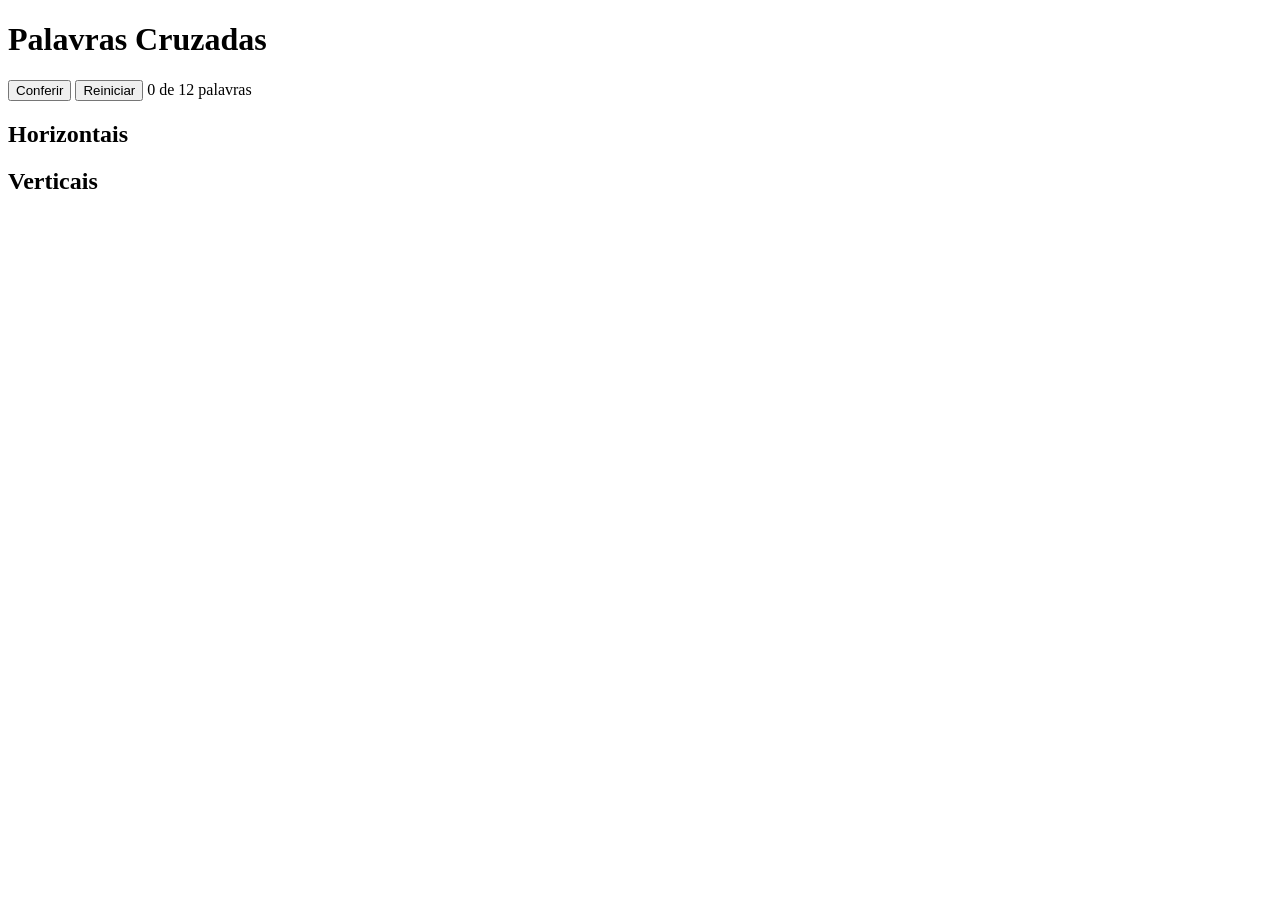
==== jogo.html @ efcb71f3 "Estrutura inicial do index.html" ====
<!DOCTYPE html>
<html lang="pt-BR">
<head>
<meta charset="UTF-8">
<title>Palavras Cruzadas</title>
<link rel="stylesheet" href="style.css">
</head>
<body>

<h1>Palavras Cruzadas</h1>

<table id="tabuleiro"></table>

<div class="botoes">
  <button>Conferir</button>
  <button>Reiniciar</button>
  <span id="contador">0 de 12 palavras</span>
</div>

<div class="pistas">
  <h2>Horizontais</h2>
  <ul id="horizontais"></ul>
  <h2>Verticais</h2>
  <ul id="verticais"></ul>
</div>

<script>

</script>

</body>
</html>
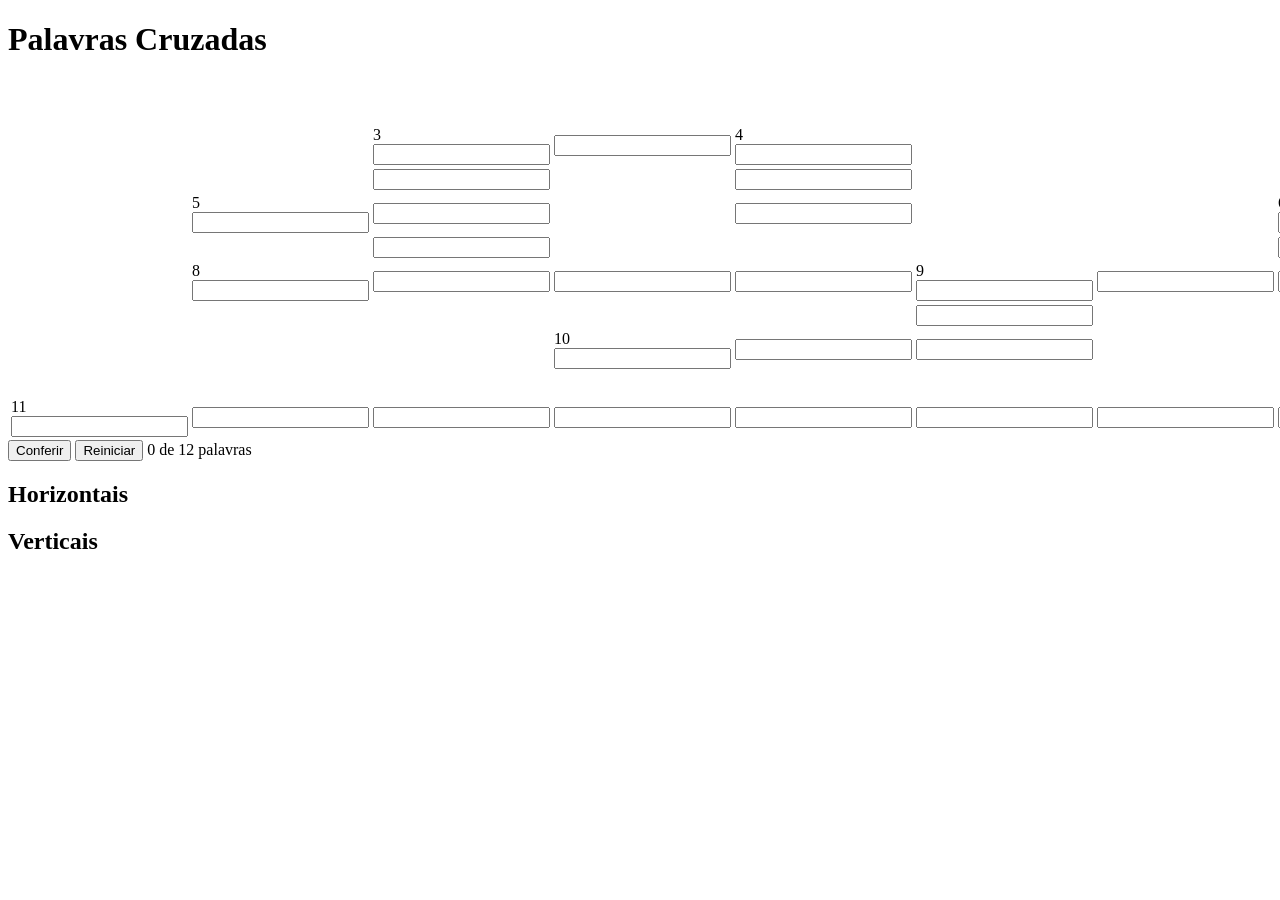
==== commit b56e12f8: "Digita o tabuleiro com as casas digitáveis" ====
--- a/jogo.html
+++ b/jogo.html
@@ -25,7 +25,72 @@
 </div>
 
 <script>
+// Cada palavra: número, resposta, linha e coluna onde começa, direção (H ou V) e pista
+var palavras = [
+  { numero: 1,  resposta: "FLASH",          linha: 0, coluna: 10, direcao: "H", pista: "Memória não volátil apagada em blocos, usada em pendrives e cartões SD." },
+  { numero: 3,  resposta: "CPU",            linha: 1, coluna: 2,  direcao: "H", pista: "Chip que executa as instruções dos programas e coordena o funcionamento do computador." },
+  { numero: 5,  resposta: "UC",             linha: 3, coluna: 1,  direcao: "H", pista: "Componente do processador que busca, decodifica e comanda a execução das instruções." },
+  { numero: 7,  resposta: "EEPROM",         linha: 3, coluna: 9,  direcao: "H", pista: "Memória não volátil que pode ser apagada e regravada eletricamente, byte a byte." },
+  { numero: 8,  resposta: "MEMORIADEMASSA", linha: 5, coluna: 1,  direcao: "H", pista: "Dispositivo de grande capacidade, como HD ou SSD, que guarda arquivos de forma permanente." },
+  { numero: 10, resposta: "RAM",            linha: 7, coluna: 3,  direcao: "H", pista: "Memória volátil principal onde ficam os programas em uso; apaga ao desligar." },
+  { numero: 11, resposta: "REGISTRADORES",  linha: 9, coluna: 0,  direcao: "H", pista: "Pequenas posições de armazenamento dentro do processador, as mais rápidas de todas." },
 
+  { numero: 2,  resposta: "ADDRESSBUS",     linha: 0, coluna: 12, direcao: "V", pista: "Conjunto de linhas pelas quais o processador indica qual posição da memória acessar." },
+  { numero: 3,  resposta: "CACHE",          linha: 1, coluna: 2,  direcao: "V", pista: "Memória pequena e muito rápida que guarda cópias de dados usados com frequência." },
+  { numero: 4,  resposta: "ULA",            linha: 1, coluna: 4,  direcao: "V", pista: "Parte do processador que realiza somas, subtrações e comparações lógicas." },
+  { numero: 6,  resposta: "DMA",            linha: 3, coluna: 7,  direcao: "V", pista: "Controlador que transfere dados entre periféricos e memória sem ocupar o processador." },
+  { numero: 9,  resposta: "ROM",            linha: 5, coluna: 5,  direcao: "V", pista: "Memória não volátil gravada de fábrica, cujo conteúdo normalmente não é alterado." }
+];
+
+var LINHAS = 10;
+var COLUNAS = 15;
+
+// Devolve a linha e a coluna da letra k da palavra p
+function posicao(p, k) {
+  if (p.direcao == "H") {
+    return { linha: p.linha, coluna: p.coluna + k };
+  } else {
+    return { linha: p.linha + k, coluna: p.coluna };
+  }
+}
+
+// 1) Monta a grade com as letras certas (matriz)
+var grade = [];
+for (var i = 0; i < LINHAS; i++) {
+  grade[i] = [];
+  for (var j = 0; j < COLUNAS; j++) {
+    grade[i][j] = "";
+  }
+}
+for (var n = 0; n < palavras.length; n++) {
+  for (var k = 0; k < palavras[n].resposta.length; k++) {
+    var pos = posicao(palavras[n], k);
+    grade[pos.linha][pos.coluna] = palavras[n].resposta[k];
+  }
+}
+
+// 2) Desenha o tabuleiro
+var html = "";
+for (var i = 0; i < LINHAS; i++) {
+  html += "<tr>";
+  for (var j = 0; j < COLUNAS; j++) {
+    if (grade[i][j] == "") {
+      html += "<td class='vazio'></td>";
+    } else {
+      // descobre se alguma palavra começa nesta casa para mostrar o número
+      var numero = "";
+      for (var n = 0; n < palavras.length; n++) {
+        if (palavras[n].linha == i && palavras[n].coluna == j) {
+          numero = palavras[n].numero;
+        }
+      }
+      html += "<td><span class='num'>" + numero + "</span>";
+      html += "<input maxlength='1' id='c" + i + "_" + j + "'></td>";
+    }
+  }
+  html += "</tr>";
+}
+document.getElementById("tabuleiro").innerHTML = html;
 </script>
 
 </body>
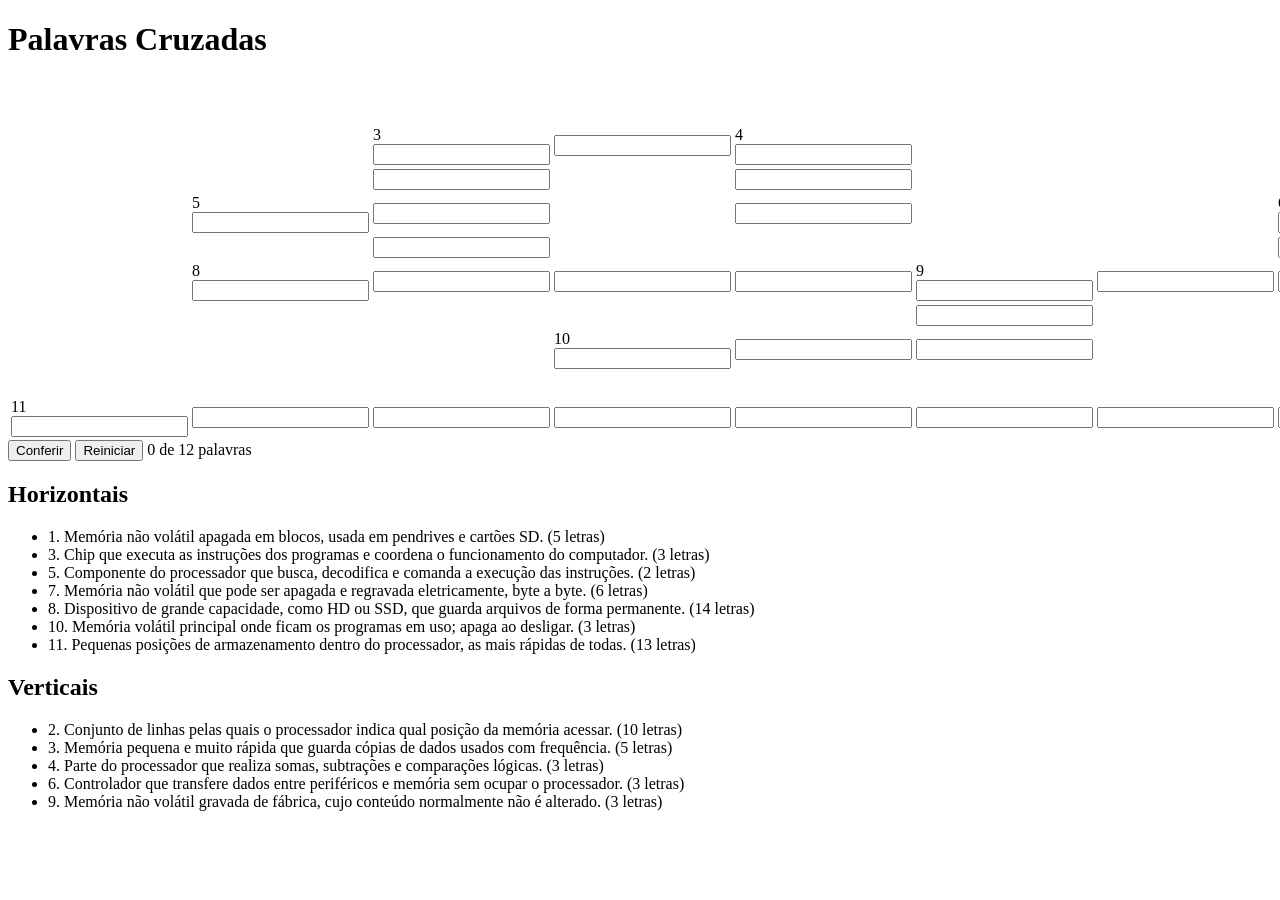
==== commit a22f9059: "exibe pistas e implementa o botão inserir" ====
--- a/jogo.html
+++ b/jogo.html
@@ -12,7 +12,7 @@
 <table id="tabuleiro"></table>
 
 <div class="botoes">
-  <button>Conferir</button>
+  <button onclick="conferir()">Conferir</button>
   <button>Reiniciar</button>
   <span id="contador">0 de 12 palavras</span>
 </div>
@@ -91,6 +91,71 @@
   html += "</tr>";
 }
 document.getElementById("tabuleiro").innerHTML = html;
+
+// 3) Escreve as pistas
+var textoH = "";
+var textoV = "";
+for (var n = 0; n < palavras.length; n++) {
+  var p = palavras[n];
+  var linhaPista = "<li id='pista" + n + "'>" + p.numero + ". " + p.pista +
+                   " (" + p.resposta.length + " letras) <b id='status" + n + "'></b></li>";
+  if (p.direcao == "H") {
+    textoH += linhaPista;
+  } else {
+    textoV += linhaPista;
+  }
+}
+document.getElementById("horizontais").innerHTML = textoH;
+document.getElementById("verticais").innerHTML = textoV;
+
+// 4) Botão Conferir
+function conferir() {
+  var acertos = 0;
+
+  // limpa as cores anteriores
+  for (var i = 0; i < LINHAS; i++) {
+    for (var j = 0; j < COLUNAS; j++) {
+      if (grade[i][j] != "") {
+        document.getElementById("c" + i + "_" + j).className = "";
+      }
+    }
+  }
+
+  for (var n = 0; n < palavras.length; n++) {
+    var p = palavras[n];
+
+    // junta as letras digitadas nessa palavra
+    var digitado = "";
+    for (var k = 0; k < p.resposta.length; k++) {
+      var pos = posicao(p, k);
+      var campo = document.getElementById("c" + pos.linha + "_" + pos.coluna);
+      digitado += campo.value.toUpperCase();
+    }
+
+    var certa = (digitado == p.resposta);
+    if (certa) {
+      acertos++;
+      document.getElementById("pista" + n).className = "certa";
+      document.getElementById("status" + n).innerHTML = "✔ certa";
+    } else {
+      document.getElementById("pista" + n).className = "errada";
+      document.getElementById("status" + n).innerHTML = "✘ errada";
+    }
+
+    // pinta as casas da palavra (verde nunca é trocado por vermelho)
+    for (var k = 0; k < p.resposta.length; k++) {
+      var pos = posicao(p, k);
+      var campo = document.getElementById("c" + pos.linha + "_" + pos.coluna);
+      if (certa) {
+        campo.className = "certa";
+      } else if (campo.className != "certa") {
+        campo.className = "errada";
+      }
+    }
+  }
+
+  document.getElementById("contador").innerHTML = acertos + " de " + palavras.length + " palavras";
+}
 </script>
 
 </body>
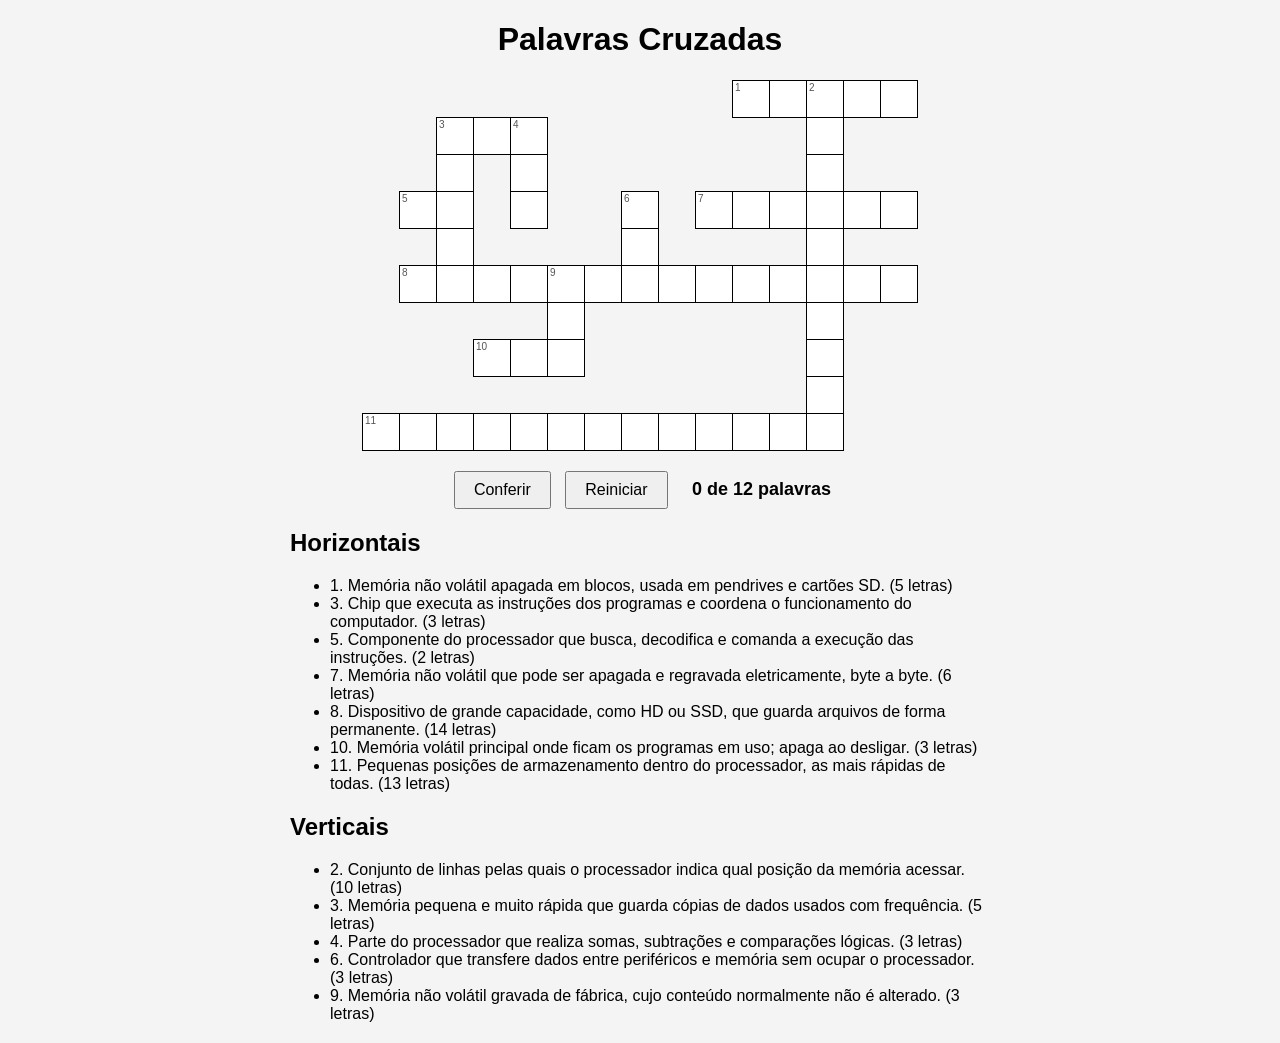
==== commit c0541a2c: "Arrumando endereco do css" ====
--- a/jogo.html
+++ b/jogo.html
@@ -3,7 +3,7 @@
 <head>
 <meta charset="UTF-8">
 <title>Palavras Cruzadas</title>
-<link rel="stylesheet" href="style.css">
+<link rel="stylesheet" href="css/style.css">
 </head>
 <body>
 
@@ -13,7 +13,7 @@
 
 <div class="botoes">
   <button onclick="conferir()">Conferir</button>
-  <button>Reiniciar</button>
+  <button onclick="reiniciar()">Reiniciar</button>
   <span id="contador">0 de 12 palavras</span>
 </div>
 
@@ -156,6 +156,29 @@
 
   document.getElementById("contador").innerHTML = acertos + " de " + palavras.length + " palavras";
 }
+
+// 5) Botão Reiniciar
+function reiniciar() {
+  // limpa as letras e as cores das casas
+  for (var i = 0; i < LINHAS; i++) {
+    for (var j = 0; j < COLUNAS; j++) {
+      if (grade[i][j] != "") {
+        var campo = document.getElementById("c" + i + "_" + j);
+        campo.value = "";
+        campo.className = "";
+      }
+    }
+  }
+
+  // limpa as cores e os avisos das pistas
+  for (var n = 0; n < palavras.length; n++) {
+    document.getElementById("pista" + n).className = "";
+    document.getElementById("status" + n).innerHTML = "";
+  }
+
+  // zera o contador
+  document.getElementById("contador").innerHTML = "0 de " + palavras.length + " palavras";
+}
 </script>
 
 </body>
--- a/css/style.css
+++ b/css/style.css
@@ -0,0 +1,86 @@
+body {
+  font-family: Arial, sans-serif;
+  margin: 20px;
+  background: #f4f4f4;
+}
+
+h1 {
+  text-align: center;
+}
+
+table {
+  border-collapse: collapse;
+  margin: 0 auto;
+}
+
+.botoes {
+  text-align: center;
+  margin: 20px;
+}
+
+button {
+  font-size: 16px;
+  padding: 8px 18px;
+  margin: 0 5px;
+  cursor: pointer;
+}
+
+#contador {
+  font-size: 18px;
+  font-weight: bold;
+  margin-left: 15px;
+}
+
+.pistas {
+  max-width: 700px;
+  margin: 0 auto;
+}
+
+td {
+  width: 36px;
+  height: 36px;
+  border: 1px solid black;
+  padding: 0;
+  position: relative;
+  background: white;
+}
+
+td.vazio {
+  border: none;
+  background: transparent;
+}
+
+td input {
+  width: 100%;
+  height: 100%;
+  border: none;
+  text-align: center;
+  font-size: 20px;
+  font-weight: bold;
+  text-transform: uppercase;
+  box-sizing: border-box;
+}
+
+.num {
+  position: absolute;
+  top: 1px;
+  left: 2px;
+  font-size: 10px;
+  color: #555;
+}
+
+input.certa {
+  background: #b6f2b6;
+}
+
+input.errada {
+  background: #f5b5b5;
+}
+
+li.certa {
+  color: green;
+}
+
+li.errada {
+  color: red;
+}
